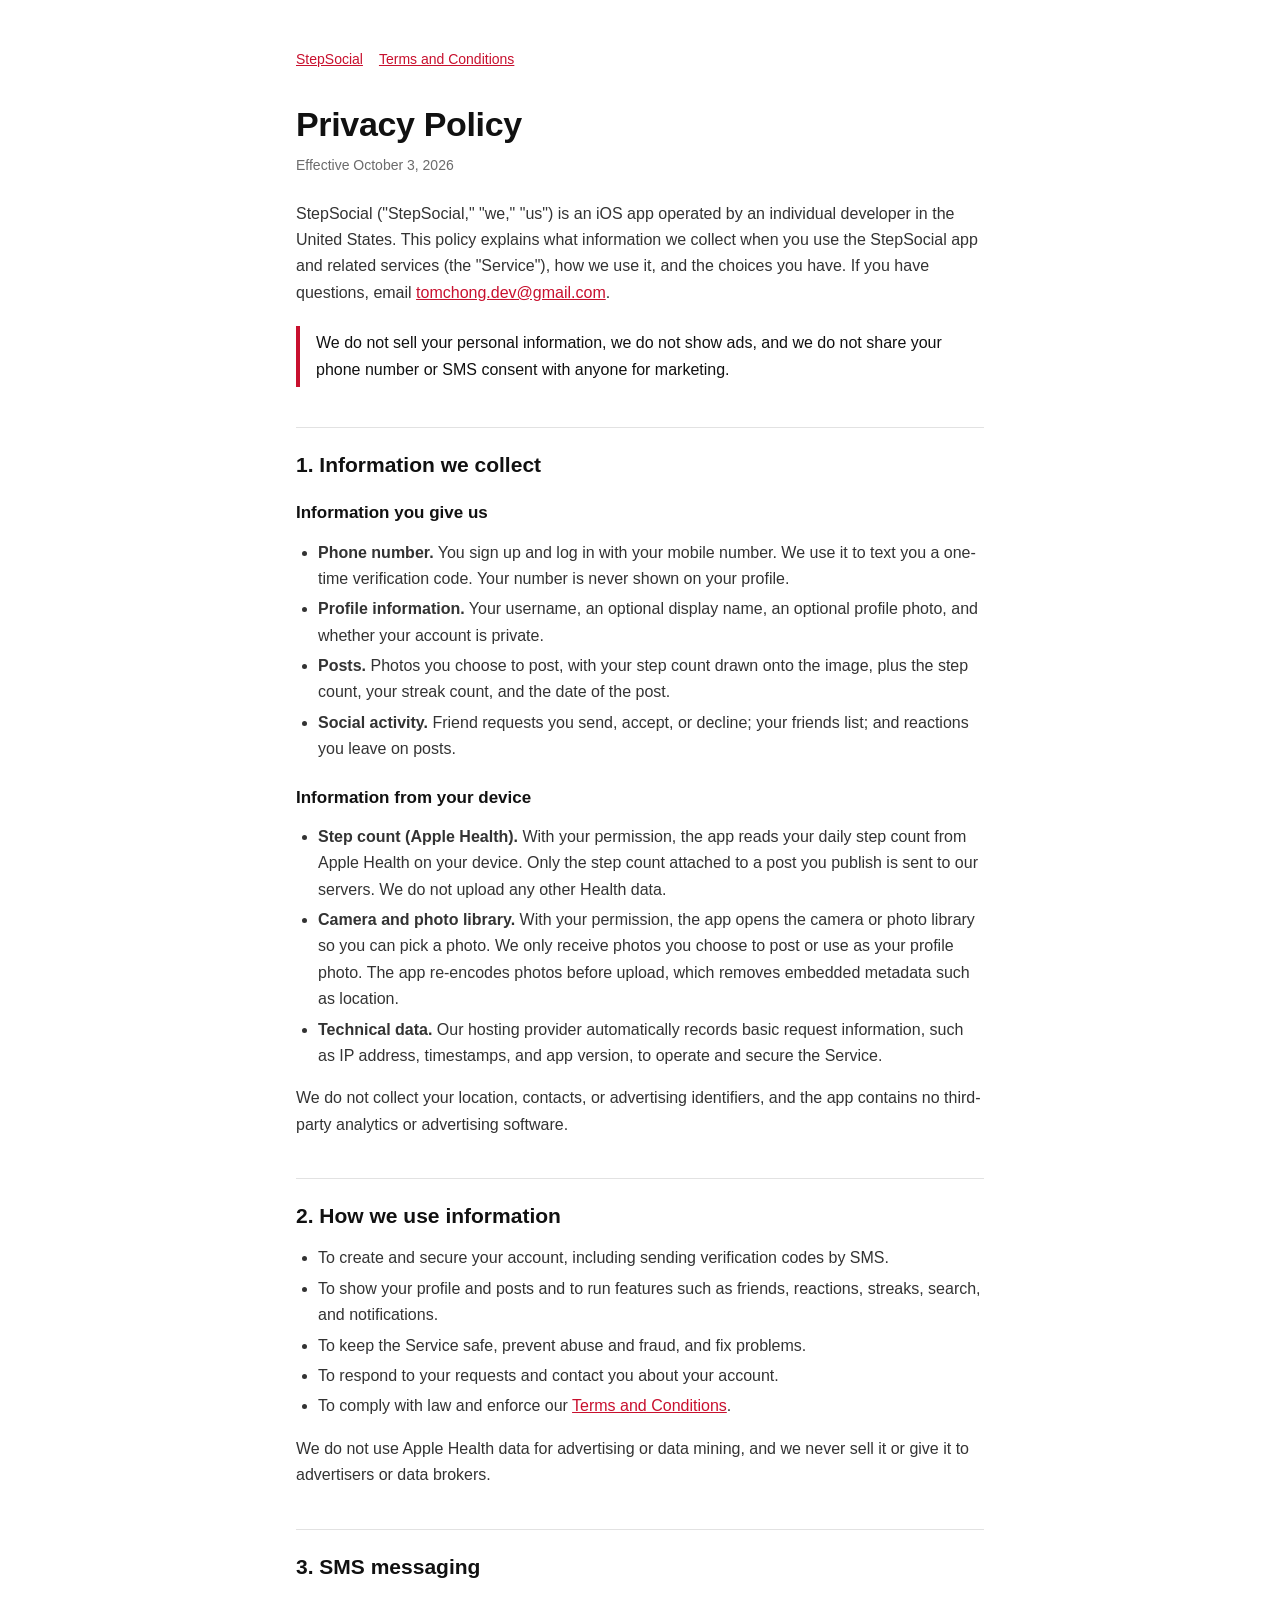
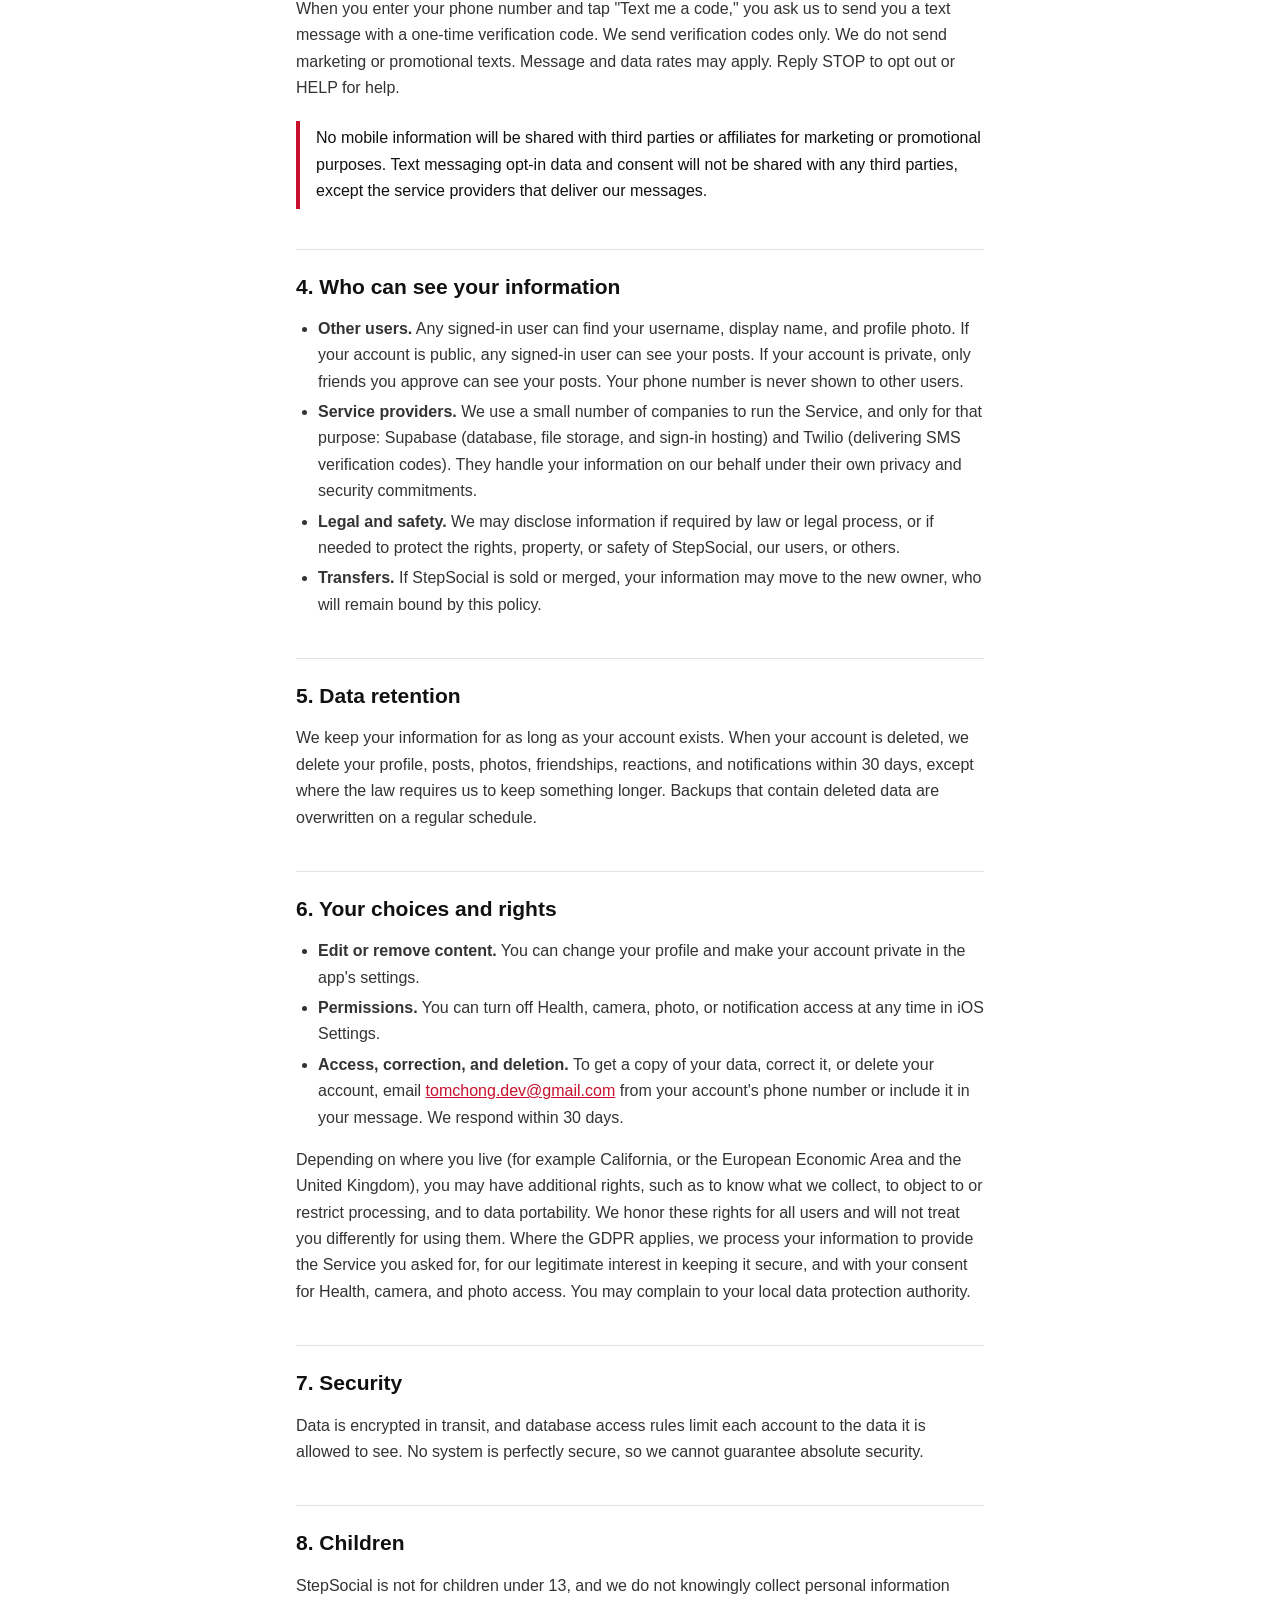
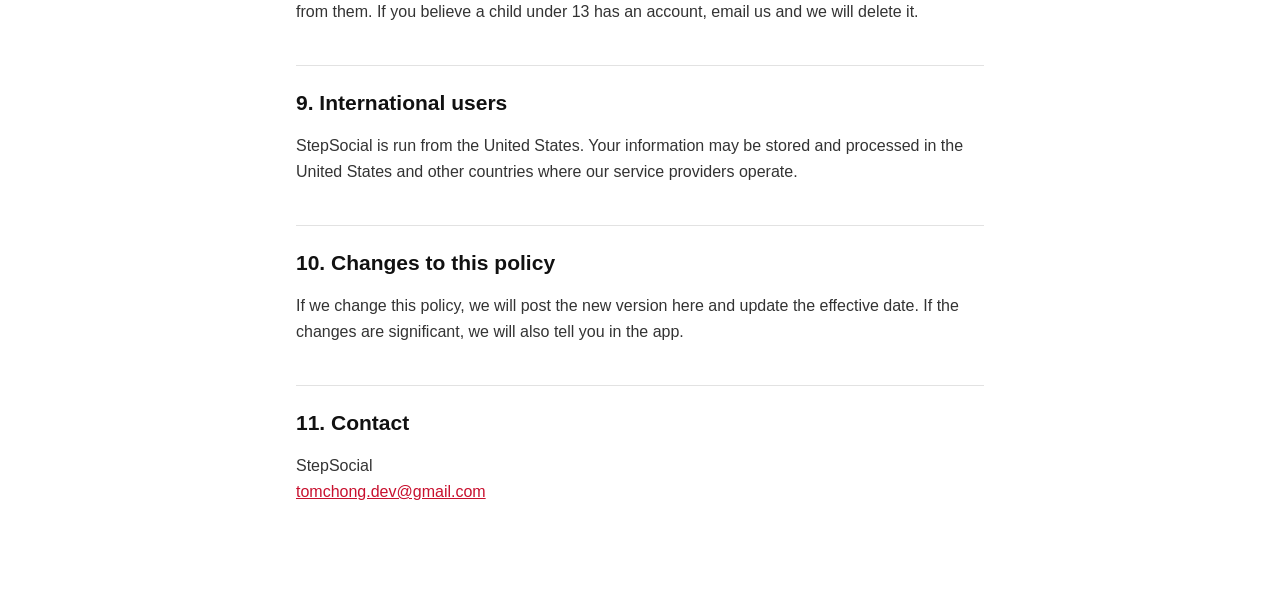
==== privacy/index.html @ 817c2cff "Add StepSocial privacy policy and terms Co-Authored-By: Claude Opus 5.5 <noreply@anthropic.com>" ====
<!doctype html>
<html lang="en">
<head>
  <meta charset="utf-8">
  <meta name="viewport" content="width=device-width, initial-scale=1">
  <title>StepSocial Privacy Policy</title>
  <link rel="stylesheet" href="../style.css">
</head>
<body>
<main>
  <nav><a href="../">StepSocial</a><a href="../terms/">Terms and Conditions</a></nav>

  <h1>Privacy Policy</h1>
  <p class="meta">Effective October 3, 2026</p>

  <p>StepSocial ("StepSocial," "we," "us") is an iOS app operated by an individual developer in the
  United States. This policy explains what information we collect when you use the StepSocial app
  and related services (the "Service"), how we use it, and the choices you have. If you have
  questions, email <a href="mailto:tomchong.dev@gmail.com">tomchong.dev@gmail.com</a>.</p>

  <div class="callout">We do not sell your personal information, we do not show ads, and we do not
  share your phone number or SMS consent with anyone for marketing.</div>

  <h2>1. Information we collect</h2>

  <h3>Information you give us</h3>
  <ul>
    <li><strong>Phone number.</strong> You sign up and log in with your mobile number. We use it
    to text you a one-time verification code. Your number is never shown on your profile.</li>
    <li><strong>Profile information.</strong> Your username, an optional display name, an optional
    profile photo, and whether your account is private.</li>
    <li><strong>Posts.</strong> Photos you choose to post, with your step count drawn onto the
    image, plus the step count, your streak count, and the date of the post.</li>
    <li><strong>Social activity.</strong> Friend requests you send, accept, or decline; your
    friends list; and reactions you leave on posts.</li>
  </ul>

  <h3>Information from your device</h3>
  <ul>
    <li><strong>Step count (Apple Health).</strong> With your permission, the app reads your
    daily step count from Apple Health on your device. Only the step count attached to a post you
    publish is sent to our servers. We do not upload any other Health data.</li>
    <li><strong>Camera and photo library.</strong> With your permission, the app opens the camera
    or photo library so you can pick a photo. We only receive photos you choose to post or use as
    your profile photo. The app re-encodes photos before upload, which removes embedded metadata
    such as location.</li>
    <li><strong>Technical data.</strong> Our hosting provider automatically records basic request
    information, such as IP address, timestamps, and app version, to operate and secure the
    Service.</li>
  </ul>

  <p>We do not collect your location, contacts, or advertising identifiers, and the app contains
  no third-party analytics or advertising software.</p>

  <h2>2. How we use information</h2>
  <ul>
    <li>To create and secure your account, including sending verification codes by SMS.</li>
    <li>To show your profile and posts and to run features such as friends, reactions,
    streaks, search, and notifications.</li>
    <li>To keep the Service safe, prevent abuse and fraud, and fix problems.</li>
    <li>To respond to your requests and contact you about your account.</li>
    <li>To comply with law and enforce our <a href="../terms/">Terms and Conditions</a>.</li>
  </ul>
  <p>We do not use Apple Health data for advertising or data mining, and we never sell it or give
  it to advertisers or data brokers.</p>

  <h2>3. SMS messaging</h2>
  <p>When you enter your phone number and tap "Text me a code," you ask us to send you a text
  message with a one-time verification code. We send verification codes only. We do not send
  marketing or promotional texts. Message and data rates may apply. Reply STOP to opt out or HELP
  for help.</p>
  <div class="callout">No mobile information will be shared with third parties or affiliates for
  marketing or promotional purposes. Text messaging opt-in data and consent will not be shared
  with any third parties, except the service providers that deliver our messages.</div>

  <h2>4. Who can see your information</h2>
  <ul>
    <li><strong>Other users.</strong> Any signed-in user can find your username, display name, and
    profile photo. If your account is public, any signed-in user can see your posts. If your
    account is private, only friends you approve can see your posts. Your phone number is never
    shown to other users.</li>
    <li><strong>Service providers.</strong> We use a small number of companies to run the
    Service, and only for that purpose: Supabase (database, file storage, and sign-in hosting)
    and Twilio (delivering SMS verification codes). They handle your information on our behalf
    under their own privacy and security commitments.</li>
    <li><strong>Legal and safety.</strong> We may disclose information if required by law or
    legal process, or if needed to protect the rights, property, or safety of StepSocial, our
    users, or others.</li>
    <li><strong>Transfers.</strong> If StepSocial is sold or merged, your information may move to
    the new owner, who will remain bound by this policy.</li>
  </ul>

  <h2>5. Data retention</h2>
  <p>We keep your information for as long as your account exists. When your account is deleted,
  we delete your profile, posts, photos, friendships, reactions, and notifications within 30 days,
  except where the law requires us to keep something longer. Backups that contain deleted data are
  overwritten on a regular schedule.</p>

  <h2>6. Your choices and rights</h2>
  <ul>
    <li><strong>Edit or remove content.</strong> You can change your profile and make your account
    private in the app's settings.</li>
    <li><strong>Permissions.</strong> You can turn off Health, camera, photo, or notification access
    at any time in iOS Settings.</li>
    <li><strong>Access, correction, and deletion.</strong> To get a copy of your data, correct
    it, or delete your account, email
    <a href="mailto:tomchong.dev@gmail.com">tomchong.dev@gmail.com</a> from your account's phone
    number or include it in your message. We respond within 30 days.</li>
  </ul>
  <p>Depending on where you live (for example California, or the European Economic Area and the
  United Kingdom), you may have additional rights, such as to know what we collect, to object to
  or restrict processing, and to data portability. We honor these rights for all users and will
  not treat you differently for using them. Where the GDPR applies, we process your information
  to provide the Service you asked for, for our legitimate interest in keeping it secure, and with
  your consent for Health, camera, and photo access. You may complain to your local data
  protection authority.</p>

  <h2>7. Security</h2>
  <p>Data is encrypted in transit, and database access rules limit each account to the data it is
  allowed to see. No system is perfectly secure, so we cannot guarantee absolute security.</p>

  <h2>8. Children</h2>
  <p>StepSocial is not for children under 13, and we do not knowingly collect personal information
  from them. If you believe a child under 13 has an account, email us and we will delete it.</p>

  <h2>9. International users</h2>
  <p>StepSocial is run from the United States. Your information may be stored and processed in
  the United States and other countries where our service providers operate.</p>

  <h2>10. Changes to this policy</h2>
  <p>If we change this policy, we will post the new version here and update the effective date.
  If the changes are significant, we will also tell you in the app.</p>

  <h2>11. Contact</h2>
  <p>StepSocial<br>
  <a href="mailto:tomchong.dev@gmail.com">tomchong.dev@gmail.com</a></p>
</main>
</body>
</html>
---- style.css ----
:root {
  --paper: #ffffff;
  --ink: #111111;
  --body: #333333;
  --muted: #6b6b6b;
  --rule: #e2e2e2;
  --accent: #c8102e;
}

@media (prefers-color-scheme: dark) {
  :root {
    --paper: #111111;
    --ink: #f4f4f4;
    --body: #d6d6d6;
    --muted: #9a9a9a;
    --rule: #2c2c2c;
    --accent: #ff5a6e;
  }
}

* { box-sizing: border-box; }

body {
  margin: 0;
  background: var(--paper);
  color: var(--body);
  font: 16px/1.65 -apple-system, BlinkMacSystemFont, "Segoe UI", Helvetica, Arial, sans-serif;
}

main {
  max-width: 720px;
  margin: 0 auto;
  padding: 48px 16px 80px;
}

nav { font-size: 14px; margin-bottom: 32px; }
nav a { margin-right: 16px; }

h1, h2, h3 { color: var(--ink); line-height: 1.25; }
h1 { font-size: 34px; margin: 0 0 8px; letter-spacing: -0.01em; }
h2 { font-size: 21px; margin: 40px 0 8px; padding-top: 24px; border-top: 1px solid var(--rule); }
h3 { font-size: 17px; margin: 24px 0 4px; }

.meta { color: var(--muted); font-size: 14px; margin: 0 0 24px; }

a { color: var(--accent); }

ul { padding-left: 22px; }
li { margin: 4px 0; }

.callout {
  border-left: 4px solid var(--accent);
  padding: 4px 0 4px 16px;
  margin: 20px 0;
  color: var(--ink);
}
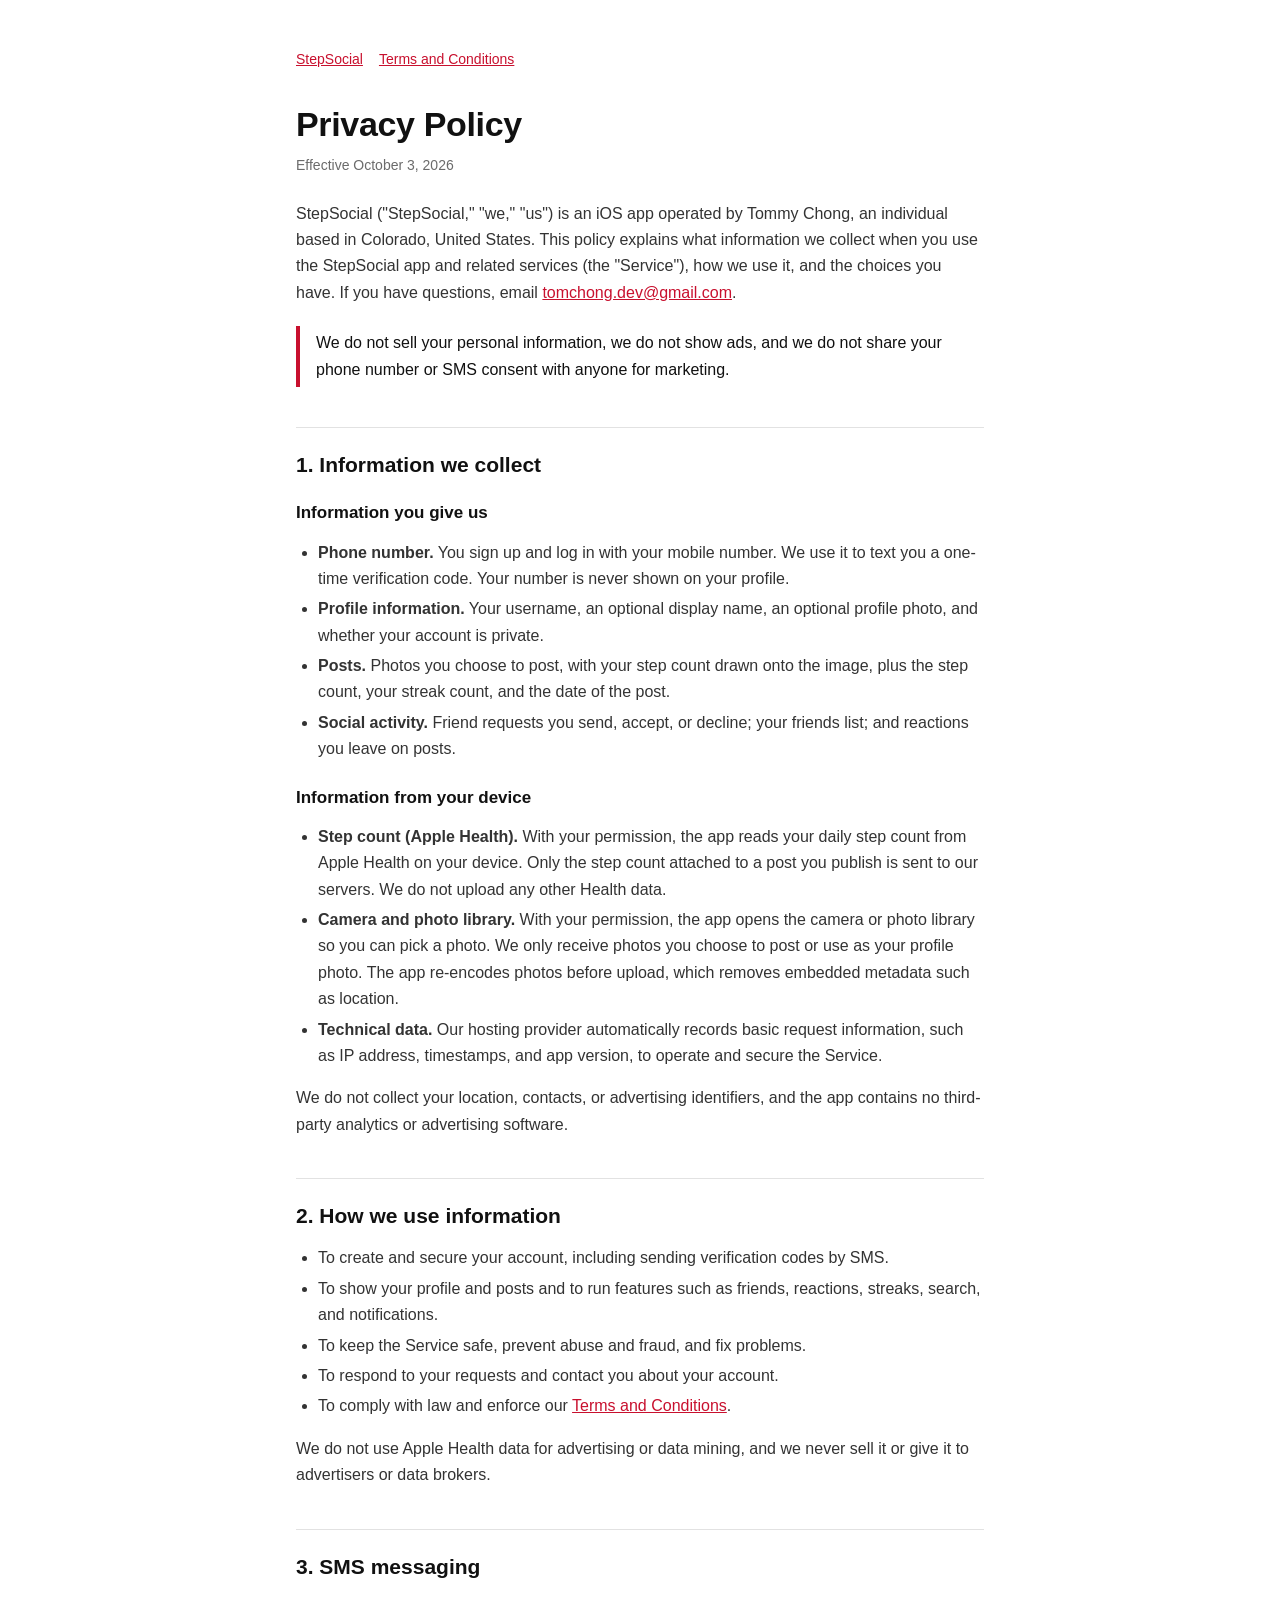
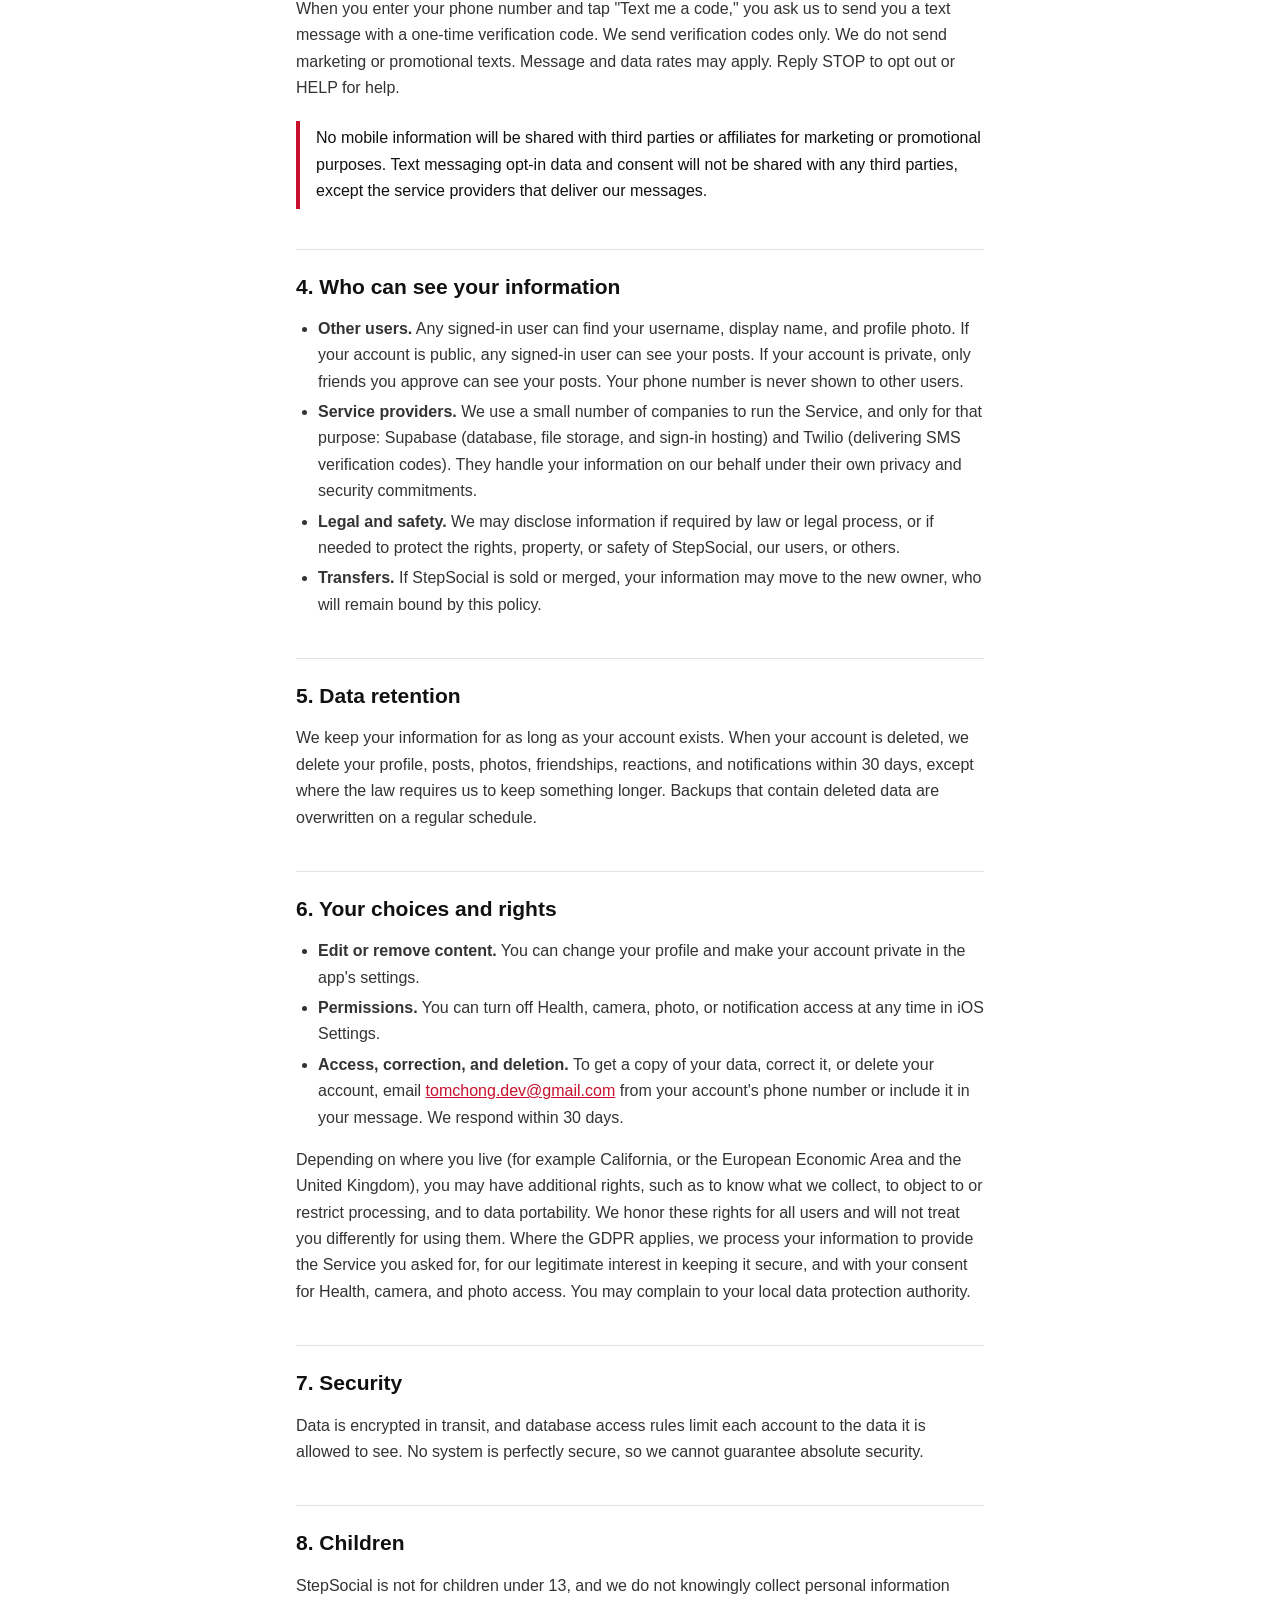
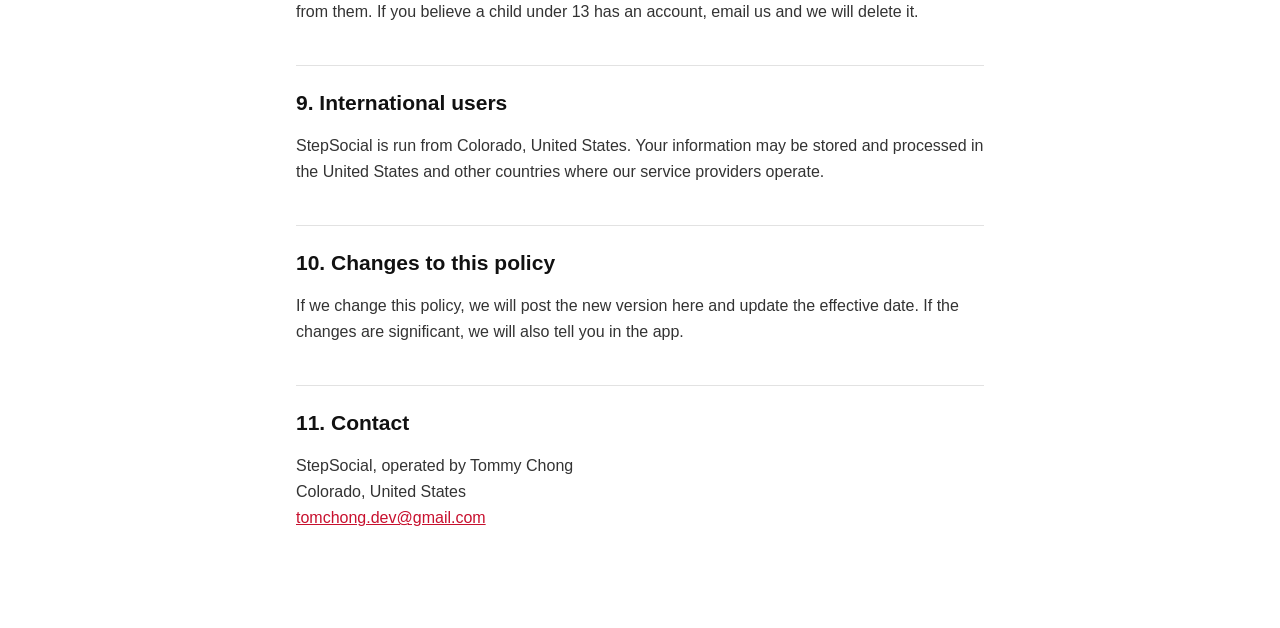
==== commit 17fc06b6: "Name the operator (Tommy Chong) and Colorado governing law" ====
--- a/privacy/index.html
+++ b/privacy/index.html
@@ -13,8 +13,8 @@
   <h1>Privacy Policy</h1>
   <p class="meta">Effective October 3, 2026</p>
 
-  <p>StepSocial ("StepSocial," "we," "us") is an iOS app operated by an individual developer in the
-  United States. This policy explains what information we collect when you use the StepSocial app
+  <p>StepSocial ("StepSocial," "we," "us") is an iOS app operated by Tommy Chong, an
+  individual based in Colorado, United States. This policy explains what information we collect when you use the StepSocial app
   and related services (the "Service"), how we use it, and the choices you have. If you have
   questions, email <a href="mailto:tomchong.dev@gmail.com">tomchong.dev@gmail.com</a>.</p>
 
@@ -124,7 +124,7 @@
   from them. If you believe a child under 13 has an account, email us and we will delete it.</p>
 
   <h2>9. International users</h2>
-  <p>StepSocial is run from the United States. Your information may be stored and processed in
+  <p>StepSocial is run from Colorado, United States. Your information may be stored and processed in
   the United States and other countries where our service providers operate.</p>
 
   <h2>10. Changes to this policy</h2>
@@ -132,7 +132,8 @@
   If the changes are significant, we will also tell you in the app.</p>
 
   <h2>11. Contact</h2>
-  <p>StepSocial<br>
+  <p>StepSocial, operated by Tommy Chong<br>
+  Colorado, United States<br>
   <a href="mailto:tomchong.dev@gmail.com">tomchong.dev@gmail.com</a></p>
 </main>
 </body>
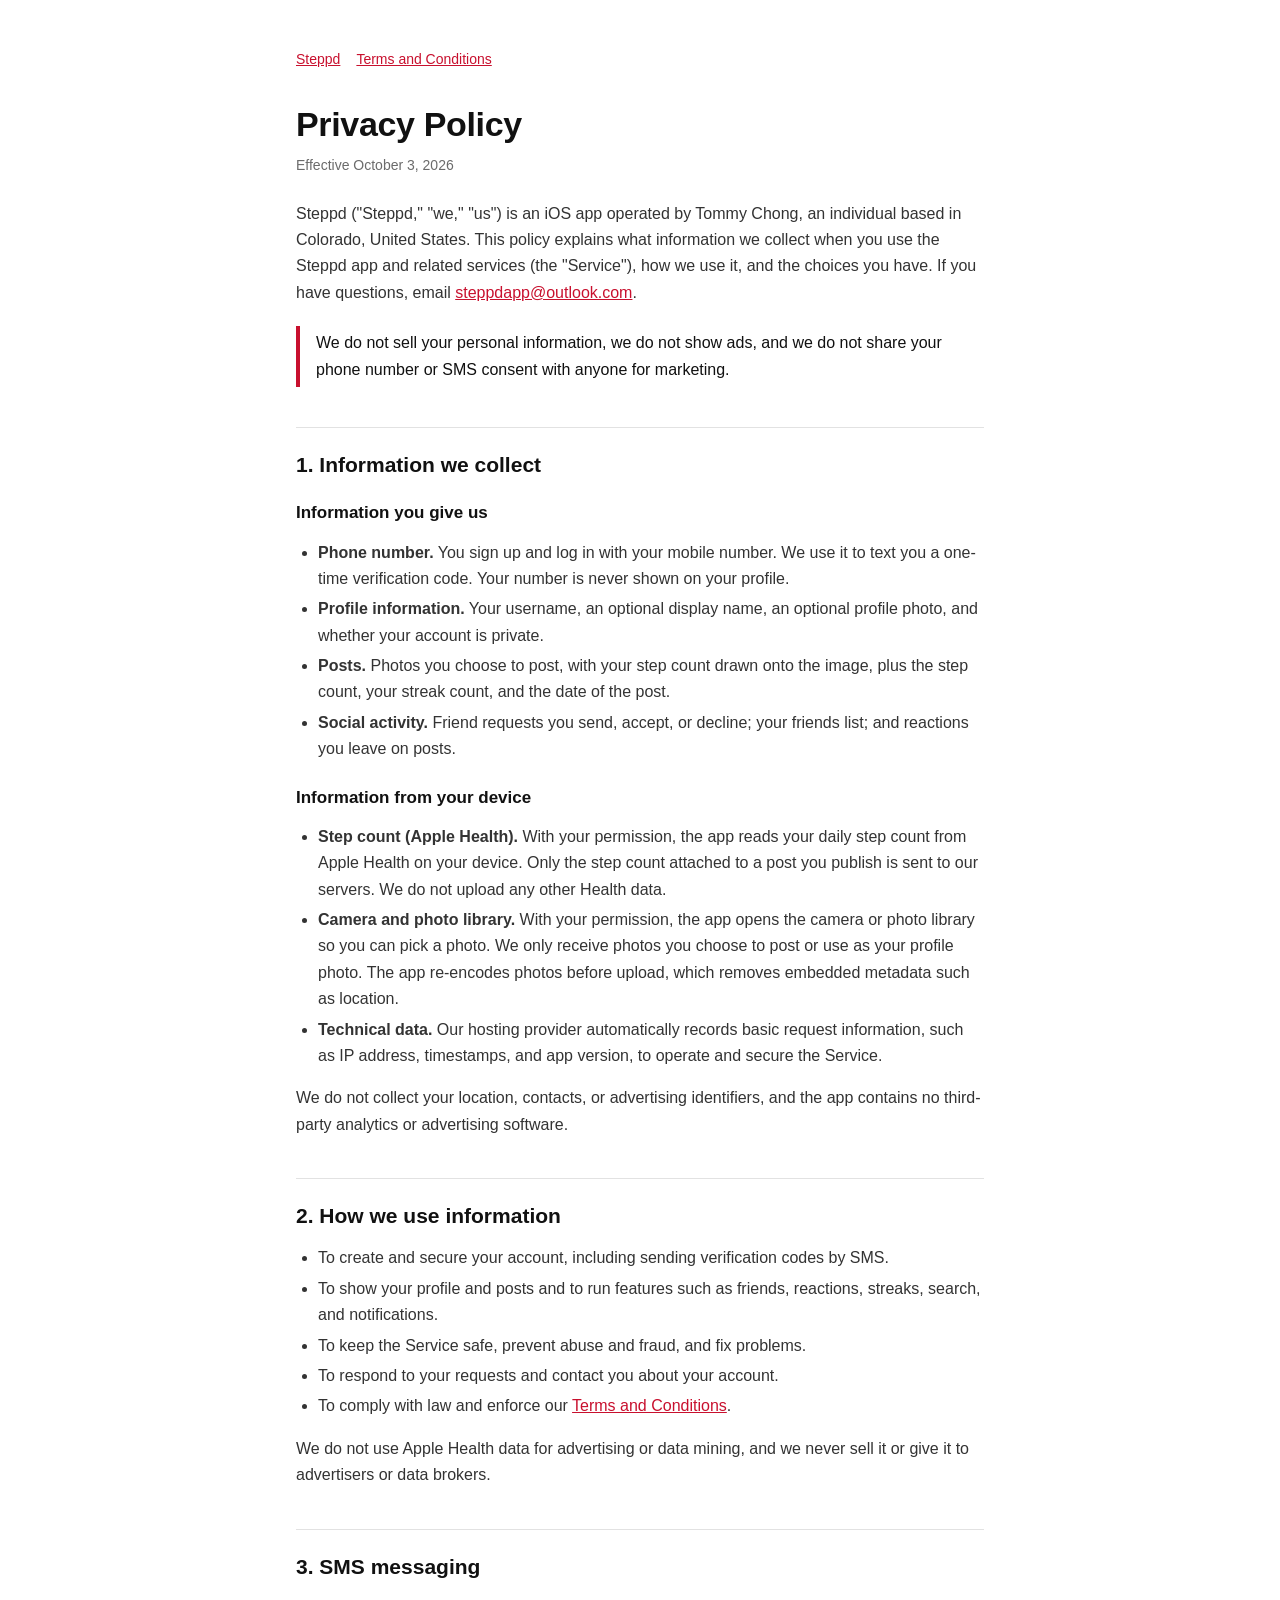
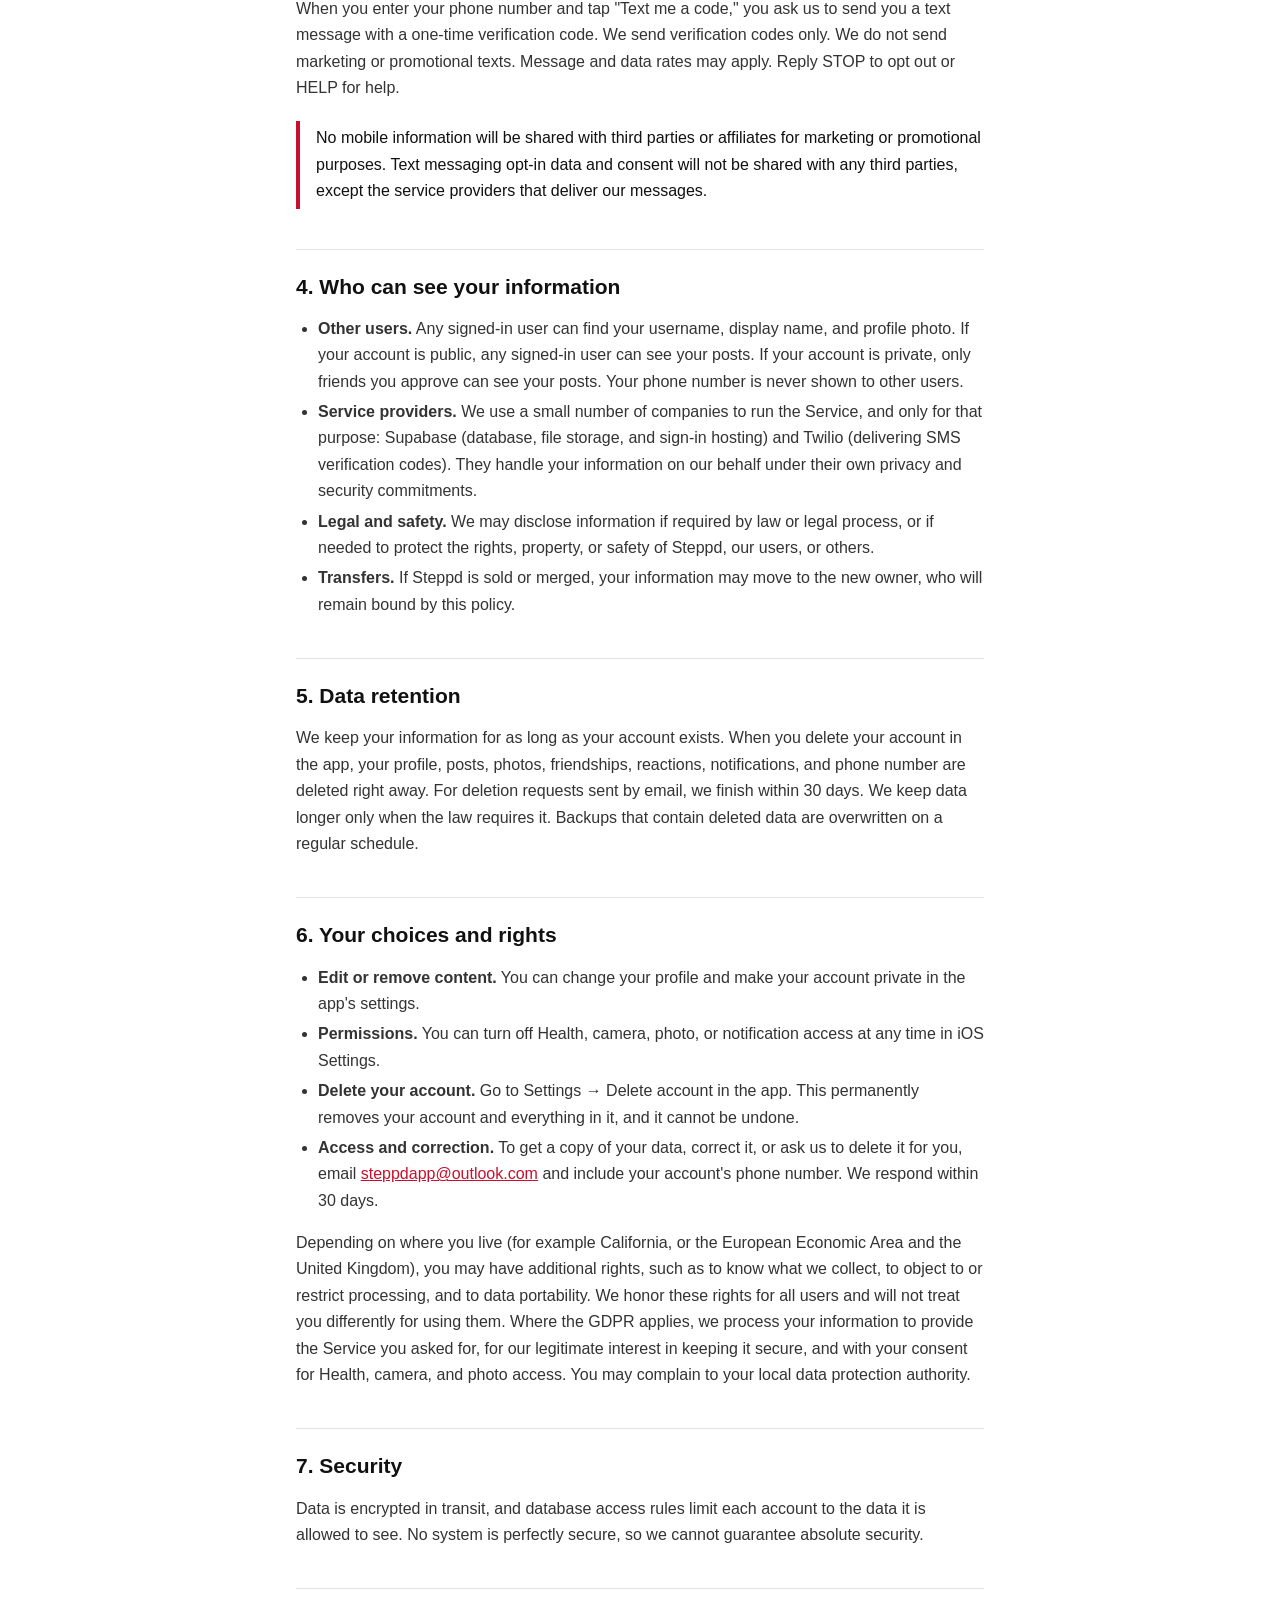
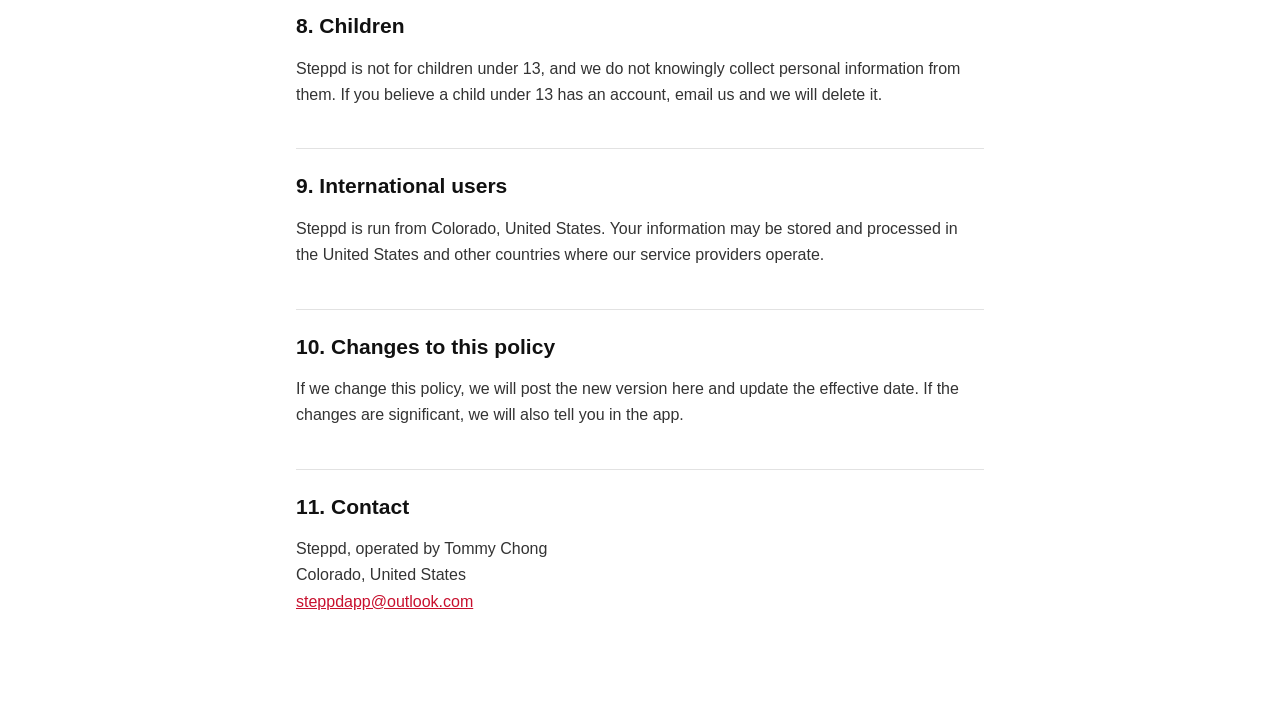
==== commit 17f577c5: "Rename to Steppd, new contact email, in-app account deletion Co-Authored-By: Claude Opus 5.5 <norepl" ====
--- a/privacy/index.html
+++ b/privacy/index.html
@@ -3,20 +3,20 @@
 <head>
   <meta charset="utf-8">
   <meta name="viewport" content="width=device-width, initial-scale=1">
-  <title>StepSocial Privacy Policy</title>
+  <title>Steppd Privacy Policy</title>
   <link rel="stylesheet" href="../style.css">
 </head>
 <body>
 <main>
-  <nav><a href="../">StepSocial</a><a href="../terms/">Terms and Conditions</a></nav>
+  <nav><a href="../">Steppd</a><a href="../terms/">Terms and Conditions</a></nav>
 
   <h1>Privacy Policy</h1>
   <p class="meta">Effective October 3, 2026</p>
 
-  <p>StepSocial ("StepSocial," "we," "us") is an iOS app operated by Tommy Chong, an
-  individual based in Colorado, United States. This policy explains what information we collect when you use the StepSocial app
+  <p>Steppd ("Steppd," "we," "us") is an iOS app operated by Tommy Chong, an
+  individual based in Colorado, United States. This policy explains what information we collect when you use the Steppd app
   and related services (the "Service"), how we use it, and the choices you have. If you have
-  questions, email <a href="mailto:tomchong.dev@gmail.com">tomchong.dev@gmail.com</a>.</p>
+  questions, email <a href="mailto:steppdapp@outlook.com">steppdapp@outlook.com</a>.</p>
 
   <div class="callout">We do not sell your personal information, we do not show ads, and we do not
   share your phone number or SMS consent with anyone for marketing.</div>
@@ -84,16 +84,17 @@
     and Twilio (delivering SMS verification codes). They handle your information on our behalf
     under their own privacy and security commitments.</li>
     <li><strong>Legal and safety.</strong> We may disclose information if required by law or
-    legal process, or if needed to protect the rights, property, or safety of StepSocial, our
+    legal process, or if needed to protect the rights, property, or safety of Steppd, our
     users, or others.</li>
-    <li><strong>Transfers.</strong> If StepSocial is sold or merged, your information may move to
+    <li><strong>Transfers.</strong> If Steppd is sold or merged, your information may move to
     the new owner, who will remain bound by this policy.</li>
   </ul>
 
   <h2>5. Data retention</h2>
-  <p>We keep your information for as long as your account exists. When your account is deleted,
-  we delete your profile, posts, photos, friendships, reactions, and notifications within 30 days,
-  except where the law requires us to keep something longer. Backups that contain deleted data are
+  <p>We keep your information for as long as your account exists. When you delete your account in
+  the app, your profile, posts, photos, friendships, reactions, notifications, and phone number are
+  deleted right away. For deletion requests sent by email, we finish within 30 days. We keep data
+  longer only when the law requires it. Backups that contain deleted data are
   overwritten on a regular schedule.</p>
 
   <h2>6. Your choices and rights</h2>
@@ -102,10 +103,11 @@
     private in the app's settings.</li>
     <li><strong>Permissions.</strong> You can turn off Health, camera, photo, or notification access
     at any time in iOS Settings.</li>
-    <li><strong>Access, correction, and deletion.</strong> To get a copy of your data, correct
-    it, or delete your account, email
-    <a href="mailto:tomchong.dev@gmail.com">tomchong.dev@gmail.com</a> from your account's phone
-    number or include it in your message. We respond within 30 days.</li>
+    <li><strong>Delete your account.</strong> Go to Settings → Delete account in the app. This
+    permanently removes your account and everything in it, and it cannot be undone.</li>
+    <li><strong>Access and correction.</strong> To get a copy of your data, correct it, or ask us
+    to delete it for you, email <a href="mailto:steppdapp@outlook.com">steppdapp@outlook.com</a>
+    and include your account's phone number. We respond within 30 days.</li>
   </ul>
   <p>Depending on where you live (for example California, or the European Economic Area and the
   United Kingdom), you may have additional rights, such as to know what we collect, to object to
@@ -120,11 +122,11 @@
   allowed to see. No system is perfectly secure, so we cannot guarantee absolute security.</p>
 
   <h2>8. Children</h2>
-  <p>StepSocial is not for children under 13, and we do not knowingly collect personal information
+  <p>Steppd is not for children under 13, and we do not knowingly collect personal information
   from them. If you believe a child under 13 has an account, email us and we will delete it.</p>
 
   <h2>9. International users</h2>
-  <p>StepSocial is run from Colorado, United States. Your information may be stored and processed in
+  <p>Steppd is run from Colorado, United States. Your information may be stored and processed in
   the United States and other countries where our service providers operate.</p>
 
   <h2>10. Changes to this policy</h2>
@@ -132,9 +134,9 @@
   If the changes are significant, we will also tell you in the app.</p>
 
   <h2>11. Contact</h2>
-  <p>StepSocial, operated by Tommy Chong<br>
+  <p>Steppd, operated by Tommy Chong<br>
   Colorado, United States<br>
-  <a href="mailto:tomchong.dev@gmail.com">tomchong.dev@gmail.com</a></p>
+  <a href="mailto:steppdapp@outlook.com">steppdapp@outlook.com</a></p>
 </main>
 </body>
 </html>
